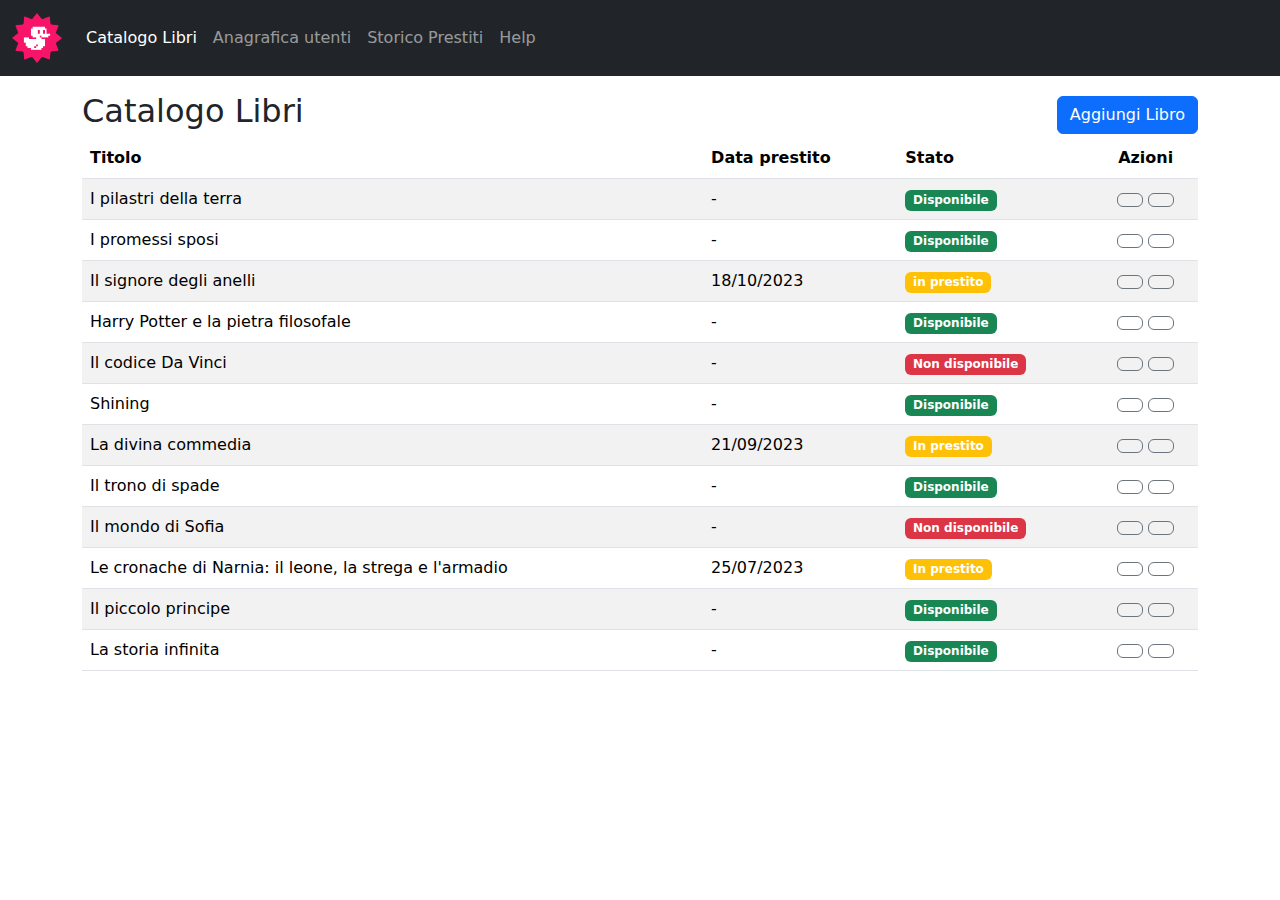
==== bonus/index.html @ fac1ddcf "create index.html and style.css (bonus)" ====
<!DOCTYPE html>
<html lang="en">

<head>
    <meta charset="UTF-8">
    <meta name="viewport" content="width=device-width, initial-scale=1.0">
    <title>Bootstrap Dashboard</title>
    <link href="https://cdn.jsdelivr.net/npm/bootstrap@5.3.3/dist/css/bootstrap.min.css" rel="stylesheet"
        integrity="sha384-QWTKZyjpPEjISv5WaRU9OFeRpok6YctnYmDr5pNlyT2bRjXh0JMhjY6hW+ALEwIH" crossorigin="anonymous">
    <link rel="stylesheet" href="https://cdnjs.cloudflare.com/ajax/libs/font-awesome/6.6.0/css/all.min.css"
        integrity="sha512-Kc323vGBEqzTmouAECnVceyQqyqdsSiqLQISBL29aUW4U/M7pSPA/gEUZQqv1cwx4OnYxTxve5UMg5GT6L4JJg=="
        crossorigin="anonymous" referrerpolicy="no-referrer" />
    <link rel="stylesheet" href="style.css">
</head>

<body>
    <!-- Navbar -->
    <nav class="navbar navbar-expand-lg navbar-dark bg-dark">
        <div class="container-fluid">
            <a class="navbar-brand" href="#">
                <img class="mylogo" src="/img/duck.png" alt="logo">
            </a>
            <button class="navbar-toggler" type="button" data-bs-toggle="collapse" data-bs-target="#navbarNav"
                aria-controls="navbarNav" aria-expanded="false" aria-label="Toggle navigation">
                <span class="navbar-toggler-icon"></span>
            </button>
            <div class="collapse navbar-collapse" id="navbarNav">
                <ul class="navbar-nav">
                    <li class="nav-item">
                        <a class="nav-link active" aria-current="page" href="#">Catalogo Libri</a>
                    </li>
                    <li class="nav-item">
                        <a class="nav-link" href="#">Anagrafica utenti</a>
                    </li>
                    <li class="nav-item">
                        <a class="nav-link" href="#">Storico Prestiti</a>
                    </li>
                    <li class="nav-item">
                        <a class="nav-link" href="#">Help</a>
                    </li>
                </ul>
            </div>
        </div>
    </nav>

    <div class="container-lg py-3">
        <!-- Titolo e bottone -->
        <div class="d-flex justify-content-between align-items-center">

            <h1 class="fs-2">Catalogo Libri</h1>

            <button type="button" class="btn btn-primary">Aggiungi Libro</button>
        </div>
        <!-- Tabella libri -->
        <table class="table table-striped table-hover">
            <thead>
                <tr>
                    <th>Titolo</th>
                    <th class="d-none d-sm-table-cell">Data prestito</th>
                    <th>Stato</th>
                    <th class="text-center">Azioni</th>
                </tr>
            </thead>
            <tbody>
                <!-- Primo libro -->
                <tr>
                    <td>I pilastri della terra</td>
                    <td class="d-none d-sm-table-cell">-</td>
                    <td>
                        <span class="badge text-bg-success">Disponibile</span>
                    </td>
                    <td class="text-center">
                        <button type="button" class="btn btn-outline-secondary"><i class="fa-solid fa-pen"></i></button>
                        <button type="button" class="btn btn-outline-secondary"><i
                                class="fa-solid fa-trash"></i></button>
                    </td>
                </tr>
                <!-- Secondo libro -->
                <tr>
                    <td>I promessi sposi</td>
                    <td class="d-none d-sm-table-cell">-</td>
                    <td>
                        <span class="badge text-bg-success">Disponibile</span>
                    </td>
                    <td class="text-center">
                        <button type="button" class="btn btn-outline-secondary"><i class="fa-solid fa-pen"></i></button>
                        <button type="button" class="btn btn-outline-secondary"><i
                                class="fa-solid fa-trash"></i></button>
                    </td>
                </tr>
                <!-- Terzo libro -->
                <tr>
                    <td>Il signore degli anelli</td>
                    <td class="d-none d-sm-table-cell">18/10/2023</td>
                    <td>
                        <span class="badge bg-warning text-white">in prestito</span>
                    </td>
                    <td class="text-center">
                        <button type="button" class="btn btn-outline-secondary"><i class="fa-solid fa-pen"></i></button>
                        <button type="button" class="btn btn-outline-secondary"><i
                                class="fa-solid fa-trash"></i></button>
                    </td>
                </tr>
                <!-- Quarto libro -->
                <tr>
                    <td>Harry Potter e la pietra filosofale</td>
                    <td class="d-none d-sm-table-cell">-</td>
                    <td>
                        <span class="badge text-bg-success">Disponibile</span>
                    </td>
                    <td class="text-center">
                        <button type="button" class="btn btn-outline-secondary"><i class="fa-solid fa-pen"></i></button>
                        <button type="button" class="btn btn-outline-secondary"><i
                                class="fa-solid fa-trash"></i></button>
                    </td>
                </tr>
                <!-- Quinto libro -->
                <tr>
                    <td>Il codice Da Vinci</td>
                    <td class="d-none d-sm-table-cell">-</td>
                    <td>
                        <span class="badge text-bg-danger">Non disponibile</span>
                    </td>
                    <td class="text-center">
                        <button type="button" class="btn btn-outline-secondary"><i class="fa-solid fa-pen"></i></button>
                        <button type="button" class="btn btn-outline-secondary"><i
                                class="fa-solid fa-trash"></i></button>
                    </td>
                </tr>
                <!-- Sesto libro -->
                <tr>
                    <td>Shining</td>
                    <td class="d-none d-sm-table-cell">-</td>
                    <td>
                        <span class="badge text-bg-success">Disponibile</span>
                    </td>
                    <td class="text-center">
                        <button type="button" class="btn btn-outline-secondary"><i class="fa-solid fa-pen"></i></button>
                        <button type="button" class="btn btn-outline-secondary"><i
                                class="fa-solid fa-trash"></i></button>
                    </td>
                </tr>
                <!-- Settimo libro -->
                <tr>
                    <td>La divina commedia</td>
                    <td class="d-none d-sm-table-cell">21/09/2023</td>
                    <td>
                        <span class="badge bg-warning text-white">In prestito</span>
                    </td>
                    <td class="text-center">
                        <button type="button" class="btn btn-outline-secondary"><i class="fa-solid fa-pen"></i></button>
                        <button type="button" class="btn btn-outline-secondary"><i
                                class="fa-solid fa-trash"></i></button>
                    </td>
                </tr>
                <!-- Ottavo libro -->
                <tr>
                    <td>Il trono di spade</td>
                    <td class="d-none d-sm-table-cell">-</td>
                    <td>
                        <span class="badge text-bg-success">Disponibile</span>
                    </td>
                    <td class="text-center">
                        <button type="button" class="btn btn-outline-secondary"><i class="fa-solid fa-pen"></i></button>
                        <button type="button" class="btn btn-outline-secondary"><i
                                class="fa-solid fa-trash"></i></button>
                    </td>
                </tr>
                <!-- Nono libro -->
                <tr>
                    <td>Il mondo di Sofia</td>
                    <td class="d-none d-sm-table-cell">-</td>
                    <td>
                        <span class="badge text-bg-danger">Non disponibile</span>
                    </td>
                    <td class="text-center">
                        <button type="button" class="btn btn-outline-secondary"><i class="fa-solid fa-pen"></i></button>
                        <button type="button" class="btn btn-outline-secondary"><i
                                class="fa-solid fa-trash"></i></button>
                    </td>
                </tr>
                <!-- Decimo libro -->
                <tr>
                    <td>Le cronache di Narnia: il leone, la strega e l'armadio</td>
                    <td class="d-none d-sm-table-cell">25/07/2023</td>
                    <td>
                        <span class="badge bg-warning text-white">In prestito</span>
                    </td>
                    <td class="text-center">
                        <button type="button" class="btn btn-outline-secondary"><i class="fa-solid fa-pen"></i></button>
                        <button type="button" class="btn btn-outline-secondary"><i
                                class="fa-solid fa-trash"></i></button>
                    </td>
                </tr>
                <!-- Undicesimo libro -->
                <tr>
                    <td>Il piccolo principe</td>
                    <td class="d-none d-sm-table-cell">-</td>
                    <td>
                        <span class="badge text-bg-success">Disponibile</span>
                    </td>
                    <td class="text-center">
                        <button type="button" class="btn btn-outline-secondary"><i class="fa-solid fa-pen"></i></button>
                        <button type="button" class="btn btn-outline-secondary"><i
                                class="fa-solid fa-trash"></i></button>
                    </td>
                </tr>
                <!-- Dodicesimo libro -->
                <tr>
                    <td>La storia infinita</td>
                    <td class="d-none d-sm-table-cell">-</td>
                    <td>
                        <span class="badge text-bg-success">Disponibile</span>
                    </td>
                    <td class="text-center">
                        <button type="button" class="btn btn-outline-secondary"><i class="fa-solid fa-pen"></i></button>
                        <button type="button" class="btn btn-outline-secondary"><i
                                class="fa-solid fa-trash"></i></button>
                    </td>
                </tr>
            </tbody>
        </table>

    </div>

    <script src="https://cdn.jsdelivr.net/npm/bootstrap@5.3.3/dist/js/bootstrap.bundle.min.js"
        integrity="sha384-YvpcrYf0tY3lHB60NNkmXc5s9fDVZLESaAA55NDzOxhy9GkcIdslK1eN7N6jIeHz"
        crossorigin="anonymous"></script>
</body>

</html>
---- bonus/style.css ----
.mylogo {
    width: 50px;
    aspect-ratio: 1/1;
}
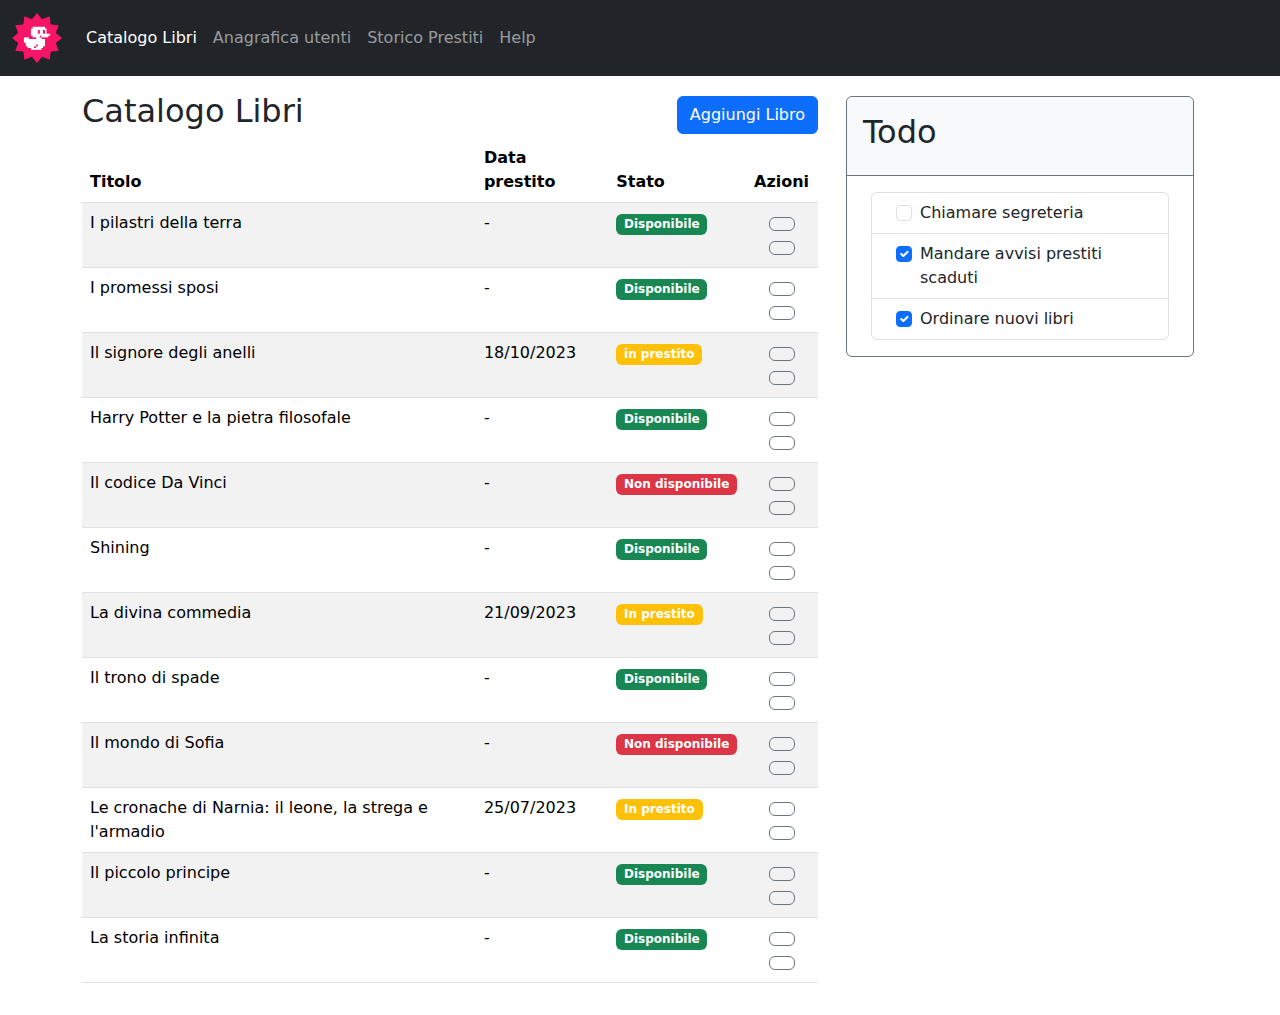
==== commit 88ad6cde: "do todo to index.html bonus" ====
--- a/bonus/index.html
+++ b/bonus/index.html
@@ -44,182 +44,224 @@
     </nav>
 
     <div class="container-lg py-3">
-        <!-- Titolo e bottone -->
-        <div class="d-flex justify-content-between align-items-center">
-
-            <h1 class="fs-2">Catalogo Libri</h1>
-
-            <button type="button" class="btn btn-primary">Aggiungi Libro</button>
+        <div class="row">
+            <div class="col-lg-8 col-md-12 col-12">
+                <!-- Titolo e bottone -->
+                <div class="d-flex justify-content-between align-items-center">
+
+                    <h1 class="fs-2">Catalogo Libri</h1>
+
+                    <button type="button" class="btn btn-primary">Aggiungi Libro</button>
+                </div>
+                <!-- Tabella libri -->
+                <table class="table table-striped table-hover">
+                    <thead>
+                        <tr>
+                            <th>Titolo</th>
+                            <th class="d-none d-sm-table-cell">Data prestito</th>
+                            <th>Stato</th>
+                            <th class="text-center">Azioni</th>
+                        </tr>
+                    </thead>
+                    <tbody>
+                        <!-- Primo libro -->
+                        <tr>
+                            <td>I pilastri della terra</td>
+                            <td class="d-none d-sm-table-cell">-</td>
+                            <td>
+                                <span class="badge text-bg-success">Disponibile</span>
+                            </td>
+                            <td class="text-center">
+                                <button type="button" class="btn btn-outline-secondary"><i
+                                        class="fa-solid fa-pen"></i></button>
+                                <button type="button" class="btn btn-outline-secondary"><i
+                                        class="fa-solid fa-trash"></i></button>
+                            </td>
+                        </tr>
+                        <!-- Secondo libro -->
+                        <tr>
+                            <td>I promessi sposi</td>
+                            <td class="d-none d-sm-table-cell">-</td>
+                            <td>
+                                <span class="badge text-bg-success">Disponibile</span>
+                            </td>
+                            <td class="text-center">
+                                <button type="button" class="btn btn-outline-secondary"><i
+                                        class="fa-solid fa-pen"></i></button>
+                                <button type="button" class="btn btn-outline-secondary"><i
+                                        class="fa-solid fa-trash"></i></button>
+                            </td>
+                        </tr>
+                        <!-- Terzo libro -->
+                        <tr>
+                            <td>Il signore degli anelli</td>
+                            <td class="d-none d-sm-table-cell">18/10/2023</td>
+                            <td>
+                                <span class="badge bg-warning text-white">in prestito</span>
+                            </td>
+                            <td class="text-center">
+                                <button type="button" class="btn btn-outline-secondary"><i
+                                        class="fa-solid fa-pen"></i></button>
+                                <button type="button" class="btn btn-outline-secondary"><i
+                                        class="fa-solid fa-trash"></i></button>
+                            </td>
+                        </tr>
+                        <!-- Quarto libro -->
+                        <tr>
+                            <td>Harry Potter e la pietra filosofale</td>
+                            <td class="d-none d-sm-table-cell">-</td>
+                            <td>
+                                <span class="badge text-bg-success">Disponibile</span>
+                            </td>
+                            <td class="text-center">
+                                <button type="button" class="btn btn-outline-secondary"><i
+                                        class="fa-solid fa-pen"></i></button>
+                                <button type="button" class="btn btn-outline-secondary"><i
+                                        class="fa-solid fa-trash"></i></button>
+                            </td>
+                        </tr>
+                        <!-- Quinto libro -->
+                        <tr>
+                            <td>Il codice Da Vinci</td>
+                            <td class="d-none d-sm-table-cell">-</td>
+                            <td>
+                                <span class="badge text-bg-danger">Non disponibile</span>
+                            </td>
+                            <td class="text-center">
+                                <button type="button" class="btn btn-outline-secondary"><i
+                                        class="fa-solid fa-pen"></i></button>
+                                <button type="button" class="btn btn-outline-secondary"><i
+                                        class="fa-solid fa-trash"></i></button>
+                            </td>
+                        </tr>
+                        <!-- Sesto libro -->
+                        <tr>
+                            <td>Shining</td>
+                            <td class="d-none d-sm-table-cell">-</td>
+                            <td>
+                                <span class="badge text-bg-success">Disponibile</span>
+                            </td>
+                            <td class="text-center">
+                                <button type="button" class="btn btn-outline-secondary"><i
+                                        class="fa-solid fa-pen"></i></button>
+                                <button type="button" class="btn btn-outline-secondary"><i
+                                        class="fa-solid fa-trash"></i></button>
+                            </td>
+                        </tr>
+                        <!-- Settimo libro -->
+                        <tr>
+                            <td>La divina commedia</td>
+                            <td class="d-none d-sm-table-cell">21/09/2023</td>
+                            <td>
+                                <span class="badge bg-warning text-white">In prestito</span>
+                            </td>
+                            <td class="text-center">
+                                <button type="button" class="btn btn-outline-secondary"><i
+                                        class="fa-solid fa-pen"></i></button>
+                                <button type="button" class="btn btn-outline-secondary"><i
+                                        class="fa-solid fa-trash"></i></button>
+                            </td>
+                        </tr>
+                        <!-- Ottavo libro -->
+                        <tr>
+                            <td>Il trono di spade</td>
+                            <td class="d-none d-sm-table-cell">-</td>
+                            <td>
+                                <span class="badge text-bg-success">Disponibile</span>
+                            </td>
+                            <td class="text-center">
+                                <button type="button" class="btn btn-outline-secondary"><i
+                                        class="fa-solid fa-pen"></i></button>
+                                <button type="button" class="btn btn-outline-secondary"><i
+                                        class="fa-solid fa-trash"></i></button>
+                            </td>
+                        </tr>
+                        <!-- Nono libro -->
+                        <tr>
+                            <td>Il mondo di Sofia</td>
+                            <td class="d-none d-sm-table-cell">-</td>
+                            <td>
+                                <span class="badge text-bg-danger">Non disponibile</span>
+                            </td>
+                            <td class="text-center">
+                                <button type="button" class="btn btn-outline-secondary"><i
+                                        class="fa-solid fa-pen"></i></button>
+                                <button type="button" class="btn btn-outline-secondary"><i
+                                        class="fa-solid fa-trash"></i></button>
+                            </td>
+                        </tr>
+                        <!-- Decimo libro -->
+                        <tr>
+                            <td>Le cronache di Narnia: il leone, la strega e l'armadio</td>
+                            <td class="d-none d-sm-table-cell">25/07/2023</td>
+                            <td>
+                                <span class="badge bg-warning text-white">In prestito</span>
+                            </td>
+                            <td class="text-center">
+                                <button type="button" class="btn btn-outline-secondary"><i
+                                        class="fa-solid fa-pen"></i></button>
+                                <button type="button" class="btn btn-outline-secondary"><i
+                                        class="fa-solid fa-trash"></i></button>
+                            </td>
+                        </tr>
+                        <!-- Undicesimo libro -->
+                        <tr>
+                            <td>Il piccolo principe</td>
+                            <td class="d-none d-sm-table-cell">-</td>
+                            <td>
+                                <span class="badge text-bg-success">Disponibile</span>
+                            </td>
+                            <td class="text-center">
+                                <button type="button" class="btn btn-outline-secondary"><i
+                                        class="fa-solid fa-pen"></i></button>
+                                <button type="button" class="btn btn-outline-secondary"><i
+                                        class="fa-solid fa-trash"></i></button>
+                            </td>
+                        </tr>
+                        <!-- Dodicesimo libro -->
+                        <tr>
+                            <td>La storia infinita</td>
+                            <td class="d-none d-sm-table-cell">-</td>
+                            <td>
+                                <span class="badge text-bg-success">Disponibile</span>
+                            </td>
+                            <td class="text-center">
+                                <button type="button" class="btn btn-outline-secondary"><i
+                                        class="fa-solid fa-pen"></i></button>
+                                <button type="button" class="btn btn-outline-secondary"><i
+                                        class="fa-solid fa-trash"></i></button>
+                            </td>
+                        </tr>
+                    </tbody>
+                </table>
+
+            </div>
+            <div class="col border border-secondary p-0 h-25 mx-3 rounded my-1">
+                <div class="border-bottom border-secondary p-3 rounded-top bg-light">
+                    <h2>Todo</h2>
+                </div>
+                <div class="p-3">
+                    <div class="form-check border rounded-top py-2 px-5 mx-2 my-0">
+                        <input class="form-check-input" type="checkbox" value="" id="flexCheckDefault">
+                        <label class="form-check-label" for="flexCheckDefault">
+                            Chiamare segreteria
+                        </label>
+                    </div>
+                    <div class="form-check border py-2 px-5 mx-2 my-0 border-top-0 border-bottom-0">
+                        <input class="form-check-input" type="checkbox" value="" id="flexCheckChecked" checked>
+                        <label class="form-check-label" for="flexCheckChecked">
+                            Mandare avvisi prestiti scaduti
+                        </label>
+                    </div>
+                    <div class="form-check border rounded-bottom py-2 px-5 mx-2 my-0">
+                        <input class="form-check-input" type="checkbox" value="" id="flexCheckChecked" checked>
+                        <label class="form-check-label" for="flexCheckChecked">
+                            Ordinare nuovi libri
+                        </label>
+                    </div>
+                </div>
+            </div>
         </div>
-        <!-- Tabella libri -->
-        <table class="table table-striped table-hover">
-            <thead>
-                <tr>
-                    <th>Titolo</th>
-                    <th class="d-none d-sm-table-cell">Data prestito</th>
-                    <th>Stato</th>
-                    <th class="text-center">Azioni</th>
-                </tr>
-            </thead>
-            <tbody>
-                <!-- Primo libro -->
-                <tr>
-                    <td>I pilastri della terra</td>
-                    <td class="d-none d-sm-table-cell">-</td>
-                    <td>
-                        <span class="badge text-bg-success">Disponibile</span>
-                    </td>
-                    <td class="text-center">
-                        <button type="button" class="btn btn-outline-secondary"><i class="fa-solid fa-pen"></i></button>
-                        <button type="button" class="btn btn-outline-secondary"><i
-                                class="fa-solid fa-trash"></i></button>
-                    </td>
-                </tr>
-                <!-- Secondo libro -->
-                <tr>
-                    <td>I promessi sposi</td>
-                    <td class="d-none d-sm-table-cell">-</td>
-                    <td>
-                        <span class="badge text-bg-success">Disponibile</span>
-                    </td>
-                    <td class="text-center">
-                        <button type="button" class="btn btn-outline-secondary"><i class="fa-solid fa-pen"></i></button>
-                        <button type="button" class="btn btn-outline-secondary"><i
-                                class="fa-solid fa-trash"></i></button>
-                    </td>
-                </tr>
-                <!-- Terzo libro -->
-                <tr>
-                    <td>Il signore degli anelli</td>
-                    <td class="d-none d-sm-table-cell">18/10/2023</td>
-                    <td>
-                        <span class="badge bg-warning text-white">in prestito</span>
-                    </td>
-                    <td class="text-center">
-                        <button type="button" class="btn btn-outline-secondary"><i class="fa-solid fa-pen"></i></button>
-                        <button type="button" class="btn btn-outline-secondary"><i
-                                class="fa-solid fa-trash"></i></button>
-                    </td>
-                </tr>
-                <!-- Quarto libro -->
-                <tr>
-                    <td>Harry Potter e la pietra filosofale</td>
-                    <td class="d-none d-sm-table-cell">-</td>
-                    <td>
-                        <span class="badge text-bg-success">Disponibile</span>
-                    </td>
-                    <td class="text-center">
-                        <button type="button" class="btn btn-outline-secondary"><i class="fa-solid fa-pen"></i></button>
-                        <button type="button" class="btn btn-outline-secondary"><i
-                                class="fa-solid fa-trash"></i></button>
-                    </td>
-                </tr>
-                <!-- Quinto libro -->
-                <tr>
-                    <td>Il codice Da Vinci</td>
-                    <td class="d-none d-sm-table-cell">-</td>
-                    <td>
-                        <span class="badge text-bg-danger">Non disponibile</span>
-                    </td>
-                    <td class="text-center">
-                        <button type="button" class="btn btn-outline-secondary"><i class="fa-solid fa-pen"></i></button>
-                        <button type="button" class="btn btn-outline-secondary"><i
-                                class="fa-solid fa-trash"></i></button>
-                    </td>
-                </tr>
-                <!-- Sesto libro -->
-                <tr>
-                    <td>Shining</td>
-                    <td class="d-none d-sm-table-cell">-</td>
-                    <td>
-                        <span class="badge text-bg-success">Disponibile</span>
-                    </td>
-                    <td class="text-center">
-                        <button type="button" class="btn btn-outline-secondary"><i class="fa-solid fa-pen"></i></button>
-                        <button type="button" class="btn btn-outline-secondary"><i
-                                class="fa-solid fa-trash"></i></button>
-                    </td>
-                </tr>
-                <!-- Settimo libro -->
-                <tr>
-                    <td>La divina commedia</td>
-                    <td class="d-none d-sm-table-cell">21/09/2023</td>
-                    <td>
-                        <span class="badge bg-warning text-white">In prestito</span>
-                    </td>
-                    <td class="text-center">
-                        <button type="button" class="btn btn-outline-secondary"><i class="fa-solid fa-pen"></i></button>
-                        <button type="button" class="btn btn-outline-secondary"><i
-                                class="fa-solid fa-trash"></i></button>
-                    </td>
-                </tr>
-                <!-- Ottavo libro -->
-                <tr>
-                    <td>Il trono di spade</td>
-                    <td class="d-none d-sm-table-cell">-</td>
-                    <td>
-                        <span class="badge text-bg-success">Disponibile</span>
-                    </td>
-                    <td class="text-center">
-                        <button type="button" class="btn btn-outline-secondary"><i class="fa-solid fa-pen"></i></button>
-                        <button type="button" class="btn btn-outline-secondary"><i
-                                class="fa-solid fa-trash"></i></button>
-                    </td>
-                </tr>
-                <!-- Nono libro -->
-                <tr>
-                    <td>Il mondo di Sofia</td>
-                    <td class="d-none d-sm-table-cell">-</td>
-                    <td>
-                        <span class="badge text-bg-danger">Non disponibile</span>
-                    </td>
-                    <td class="text-center">
-                        <button type="button" class="btn btn-outline-secondary"><i class="fa-solid fa-pen"></i></button>
-                        <button type="button" class="btn btn-outline-secondary"><i
-                                class="fa-solid fa-trash"></i></button>
-                    </td>
-                </tr>
-                <!-- Decimo libro -->
-                <tr>
-                    <td>Le cronache di Narnia: il leone, la strega e l'armadio</td>
-                    <td class="d-none d-sm-table-cell">25/07/2023</td>
-                    <td>
-                        <span class="badge bg-warning text-white">In prestito</span>
-                    </td>
-                    <td class="text-center">
-                        <button type="button" class="btn btn-outline-secondary"><i class="fa-solid fa-pen"></i></button>
-                        <button type="button" class="btn btn-outline-secondary"><i
-                                class="fa-solid fa-trash"></i></button>
-                    </td>
-                </tr>
-                <!-- Undicesimo libro -->
-                <tr>
-                    <td>Il piccolo principe</td>
-                    <td class="d-none d-sm-table-cell">-</td>
-                    <td>
-                        <span class="badge text-bg-success">Disponibile</span>
-                    </td>
-                    <td class="text-center">
-                        <button type="button" class="btn btn-outline-secondary"><i class="fa-solid fa-pen"></i></button>
-                        <button type="button" class="btn btn-outline-secondary"><i
-                                class="fa-solid fa-trash"></i></button>
-                    </td>
-                </tr>
-                <!-- Dodicesimo libro -->
-                <tr>
-                    <td>La storia infinita</td>
-                    <td class="d-none d-sm-table-cell">-</td>
-                    <td>
-                        <span class="badge text-bg-success">Disponibile</span>
-                    </td>
-                    <td class="text-center">
-                        <button type="button" class="btn btn-outline-secondary"><i class="fa-solid fa-pen"></i></button>
-                        <button type="button" class="btn btn-outline-secondary"><i
-                                class="fa-solid fa-trash"></i></button>
-                    </td>
-                </tr>
-            </tbody>
-        </table>
 
     </div>
 
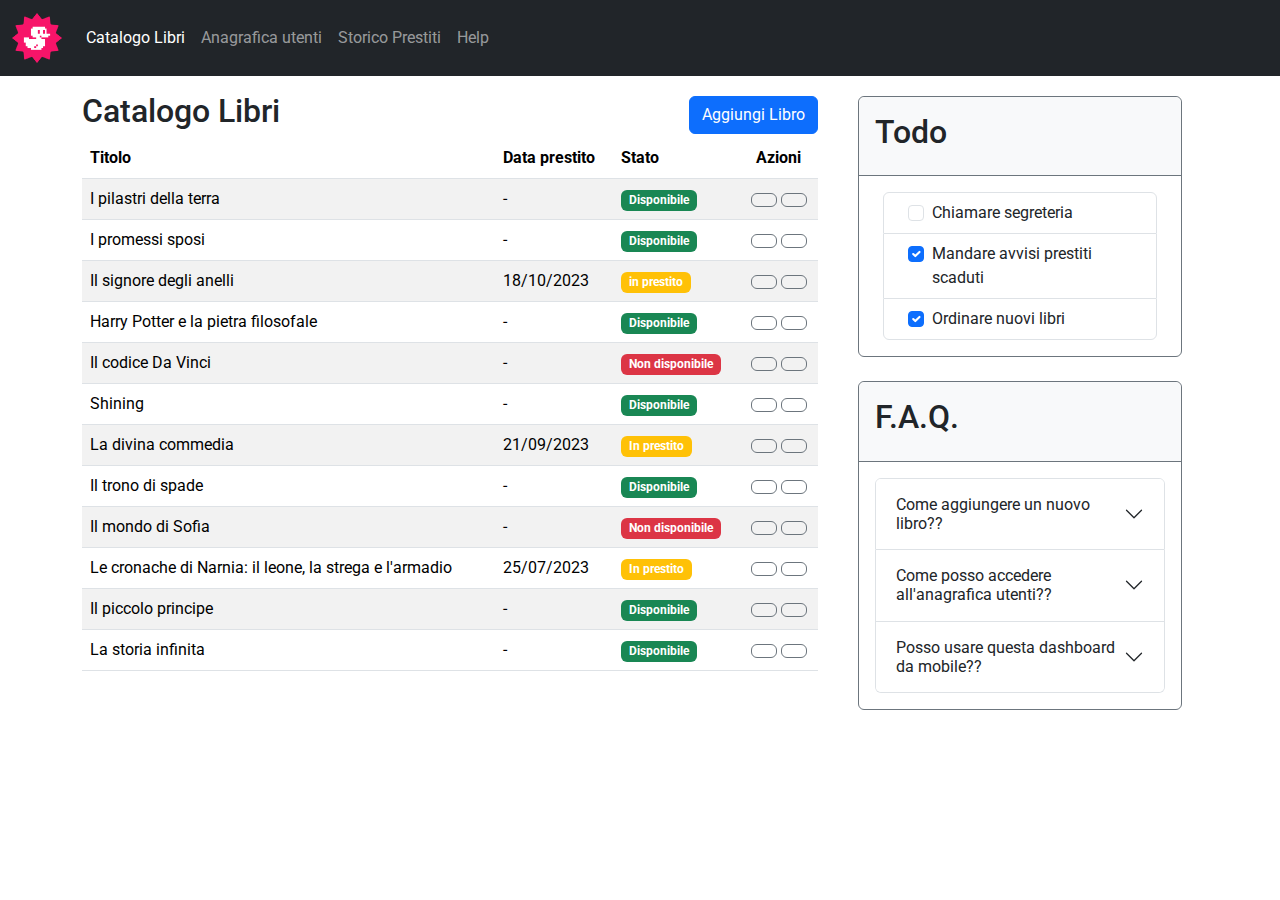
==== commit 9900b5ef: "do FAQ section to bonus" ====
--- a/bonus/index.html
+++ b/bonus/index.html
@@ -11,6 +11,11 @@
         integrity="sha512-Kc323vGBEqzTmouAECnVceyQqyqdsSiqLQISBL29aUW4U/M7pSPA/gEUZQqv1cwx4OnYxTxve5UMg5GT6L4JJg=="
         crossorigin="anonymous" referrerpolicy="no-referrer" />
     <link rel="stylesheet" href="style.css">
+    <link rel="preconnect" href="https://fonts.googleapis.com">
+    <link rel="preconnect" href="https://fonts.gstatic.com" crossorigin>
+    <link
+        href="https://fonts.googleapis.com/css2?family=Roboto:ital,wght@0,100;0,300;0,400;0,500;0,700;0,900;1,100;1,300;1,400;1,500;1,700;1,900&display=swap"
+        rel="stylesheet">
 </head>
 
 <body>
@@ -236,30 +241,105 @@
                 </table>
 
             </div>
-            <div class="col border border-secondary p-0 h-25 mx-3 rounded my-1">
-                <div class="border-bottom border-secondary p-3 rounded-top bg-light">
-                    <h2>Todo</h2>
-                </div>
-                <div class="p-3">
-                    <div class="form-check border rounded-top py-2 px-5 mx-2 my-0">
-                        <input class="form-check-input" type="checkbox" value="" id="flexCheckDefault">
-                        <label class="form-check-label" for="flexCheckDefault">
-                            Chiamare segreteria
-                        </label>
+            <div class="col">
+                <!-- Todo -->
+                <div class="border border-secondary p-0 mx-3 rounded my-1">
+                    <div class="border-bottom border-secondary p-3 rounded-top bg-light">
+                        <h2>Todo</h2>
                     </div>
-                    <div class="form-check border py-2 px-5 mx-2 my-0 border-top-0 border-bottom-0">
-                        <input class="form-check-input" type="checkbox" value="" id="flexCheckChecked" checked>
-                        <label class="form-check-label" for="flexCheckChecked">
-                            Mandare avvisi prestiti scaduti
-                        </label>
-                    </div>
-                    <div class="form-check border rounded-bottom py-2 px-5 mx-2 my-0">
-                        <input class="form-check-input" type="checkbox" value="" id="flexCheckChecked" checked>
-                        <label class="form-check-label" for="flexCheckChecked">
-                            Ordinare nuovi libri
-                        </label>
+                    <div class="p-3">
+                        <div class="form-check border rounded-top py-2 px-5 mx-2 my-0">
+                            <input class="form-check-input" type="checkbox" value="" id="flexCheckDefault">
+                            <label class="form-check-label" for="flexCheckDefault">
+                                Chiamare segreteria
+                            </label>
+                        </div>
+                        <div class="form-check border py-2 px-5 mx-2 my-0 border-top-0 border-bottom-0">
+                            <input class="form-check-input" type="checkbox" value="" id="flexCheckChecked" checked>
+                            <label class="form-check-label" for="flexCheckChecked">
+                                Mandare avvisi prestiti scaduti
+                            </label>
+                        </div>
+                        <div class="form-check border rounded-bottom py-2 px-5 mx-2 my-0">
+                            <input class="form-check-input" type="checkbox" value="" id="flexCheckChecked" checked>
+                            <label class="form-check-label" for="flexCheckChecked">
+                                Ordinare nuovi libri
+                            </label>
+                        </div>
                     </div>
                 </div>
+                <!-- FAQ -->
+                <div class="border border-secondary p-0 mx-3 rounded my-4">
+                    <div class="border-bottom border-secondary p-3 rounded-top bg-light">
+                        <h2>F.A.Q.</h2>
+                    </div>
+                    <div class="p-3">
+                        <div class="accordion" id="accordionExample">
+                            <div class="accordion-item">
+                                <h2 class="accordion-header">
+                                    <button class="accordion-button collapsed" type="button" data-bs-toggle="collapse"
+                                        data-bs-target="#collapseOne" aria-expanded="false" aria-controls="collapseOne">
+                                        Come aggiungere un nuovo libro??
+                                    </button>
+                                </h2>
+                                <div id="collapseOne" class="accordion-collapse collapse"
+                                    data-bs-parent="#accordionExample">
+                                    <div class="accordion-body">
+                                        <strong>This is the first item's accordion body.</strong> It is shown by
+                                        default, until the collapse plugin adds the appropriate classes that we use to
+                                        style each element. These classes control the overall appearance, as well as the
+                                        showing and hiding via CSS transitions. You can modify any of this with custom
+                                        CSS or overriding our default variables. It's also worth noting that just about
+                                        any HTML can go within the <code>.accordion-body</code>, though the transition
+                                        does limit overflow.
+                                    </div>
+                                </div>
+                            </div>
+                            <div class="accordion-item">
+                                <h2 class="accordion-header">
+                                    <button class="accordion-button collapsed" type="button" data-bs-toggle="collapse"
+                                        data-bs-target="#collapseTwo" aria-expanded="false" aria-controls="collapseTwo">
+                                        Come posso accedere all'anagrafica utenti??
+                                    </button>
+                                </h2>
+                                <div id="collapseTwo" class="accordion-collapse collapse"
+                                    data-bs-parent="#accordionExample">
+                                    <div class="accordion-body">
+                                        <strong>This is the second item's accordion body.</strong> It is hidden by
+                                        default, until the collapse plugin adds the appropriate classes that we use to
+                                        style each element. These classes control the overall appearance, as well as the
+                                        showing and hiding via CSS transitions. You can modify any of this with custom
+                                        CSS or overriding our default variables. It's also worth noting that just about
+                                        any HTML can go within the <code>.accordion-body</code>, though the transition
+                                        does limit overflow.
+                                    </div>
+                                </div>
+                            </div>
+                            <div class="accordion-item">
+                                <h2 class="accordion-header">
+                                    <button class="accordion-button collapsed" type="button" data-bs-toggle="collapse"
+                                        data-bs-target="#collapseThree" aria-expanded="false"
+                                        aria-controls="collapseThree">
+                                        Posso usare questa dashboard da mobile??
+                                    </button>
+                                </h2>
+                                <div id="collapseThree" class="accordion-collapse collapse"
+                                    data-bs-parent="#accordionExample">
+                                    <div class="accordion-body">
+                                        <strong>This is the third item's accordion body.</strong> It is hidden by
+                                        default, until the collapse plugin adds the appropriate classes that we use to
+                                        style each element. These classes control the overall appearance, as well as the
+                                        showing and hiding via CSS transitions. You can modify any of this with custom
+                                        CSS or overriding our default variables. It's also worth noting that just about
+                                        any HTML can go within the <code>.accordion-body</code>, though the transition
+                                        does limit overflow.
+                                    </div>
+                                </div>
+                            </div>
+                        </div>
+                    </div>
+                </div>
+
             </div>
         </div>
 
--- a/bonus/style.css
+++ b/bonus/style.css
@@ -1,4 +1,7 @@
 .mylogo {
     width: 50px;
     aspect-ratio: 1/1;
-} +} 
+body {
+    font-family: "Roboto", sans-serif;
+}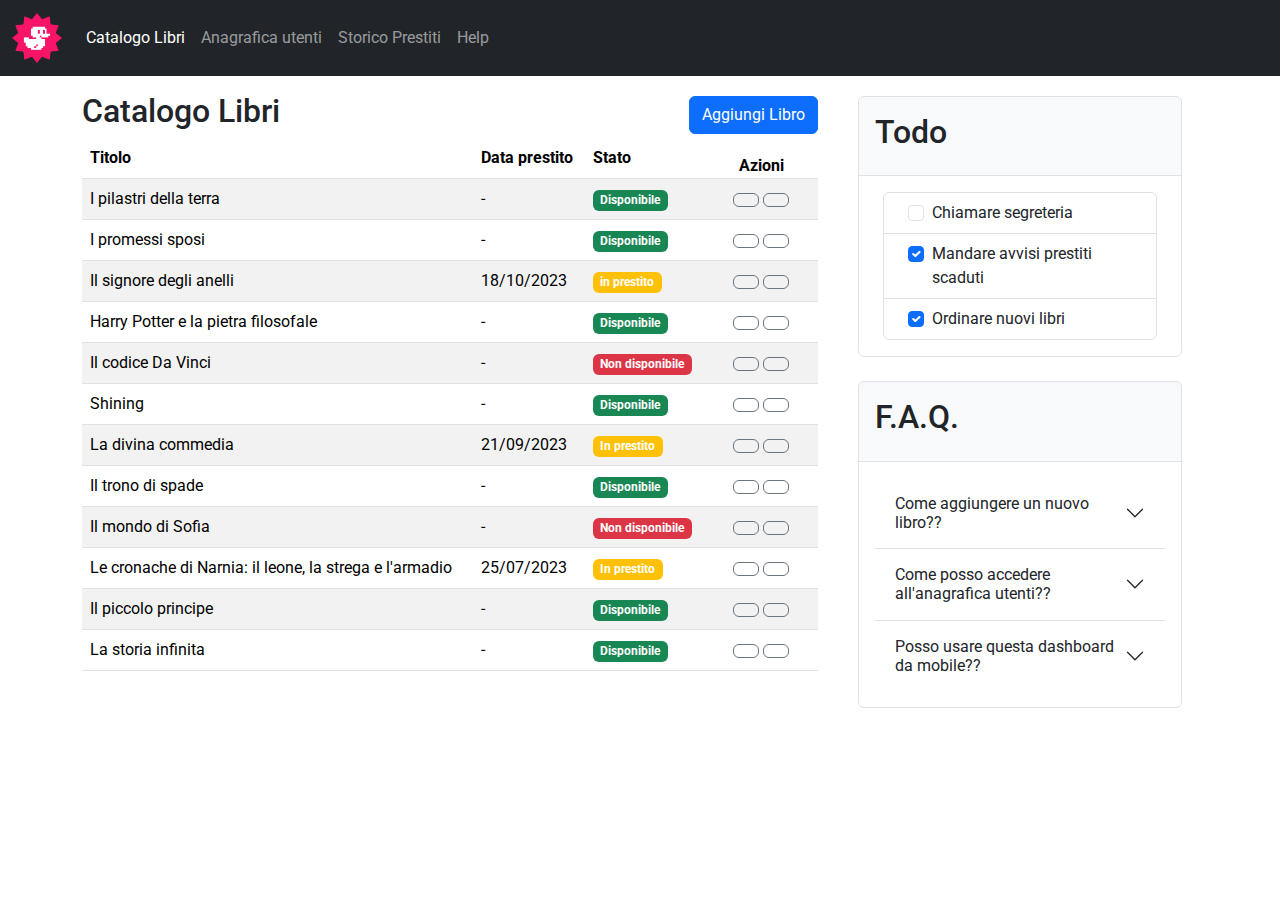
==== commit 019f88cc: "modify button "azioni"" ====
--- a/bonus/index.html
+++ b/bonus/index.html
@@ -65,7 +65,7 @@
                             <th>Titolo</th>
                             <th class="d-none d-sm-table-cell">Data prestito</th>
                             <th>Stato</th>
-                            <th class="text-center">Azioni</th>
+                            <th class="text-center minw p-0">Azioni</th>
                         </tr>
                     </thead>
                     <tbody>
@@ -76,7 +76,7 @@
                             <td>
                                 <span class="badge text-bg-success">Disponibile</span>
                             </td>
-                            <td class="text-center">
+                            <td class="text-center px-0">
                                 <button type="button" class="btn btn-outline-secondary"><i
                                         class="fa-solid fa-pen"></i></button>
                                 <button type="button" class="btn btn-outline-secondary"><i
@@ -243,8 +243,8 @@
             </div>
             <div class="col">
                 <!-- Todo -->
-                <div class="border border-secondary p-0 mx-3 rounded my-1">
-                    <div class="border-bottom border-secondary p-3 rounded-top bg-light">
+                <div class="border p-0 mx-3 rounded my-1">
+                    <div class="border-bottom p-3 rounded-top bg-light">
                         <h2>Todo</h2>
                     </div>
                     <div class="p-3">
@@ -269,13 +269,13 @@
                     </div>
                 </div>
                 <!-- FAQ -->
-                <div class="border border-secondary p-0 mx-3 rounded my-4">
-                    <div class="border-bottom border-secondary p-3 rounded-top bg-light">
+                <div class="border p-0 mx-3 rounded my-4">
+                    <div class="border-bottom p-3 rounded-top bg-light">
                         <h2>F.A.Q.</h2>
                     </div>
                     <div class="p-3">
                         <div class="accordion" id="accordionExample">
-                            <div class="accordion-item">
+                            <div class="accordion-item border-0 border-bottom">
                                 <h2 class="accordion-header">
                                     <button class="accordion-button collapsed" type="button" data-bs-toggle="collapse"
                                         data-bs-target="#collapseOne" aria-expanded="false" aria-controls="collapseOne">
@@ -295,7 +295,7 @@
                                     </div>
                                 </div>
                             </div>
-                            <div class="accordion-item">
+                            <div class="accordion-item border-0 border-bottom">
                                 <h2 class="accordion-header">
                                     <button class="accordion-button collapsed" type="button" data-bs-toggle="collapse"
                                         data-bs-target="#collapseTwo" aria-expanded="false" aria-controls="collapseTwo">
@@ -315,7 +315,7 @@
                                     </div>
                                 </div>
                             </div>
-                            <div class="accordion-item">
+                            <div class="accordion-item border-0">
                                 <h2 class="accordion-header">
                                     <button class="accordion-button collapsed" type="button" data-bs-toggle="collapse"
                                         data-bs-target="#collapseThree" aria-expanded="false"
--- a/bonus/style.css
+++ b/bonus/style.css
@@ -4,4 +4,8 @@
 } 
 body {
     font-family: "Roboto", sans-serif;
+}
+
+.minw {
+    min-width: 110px;
 }